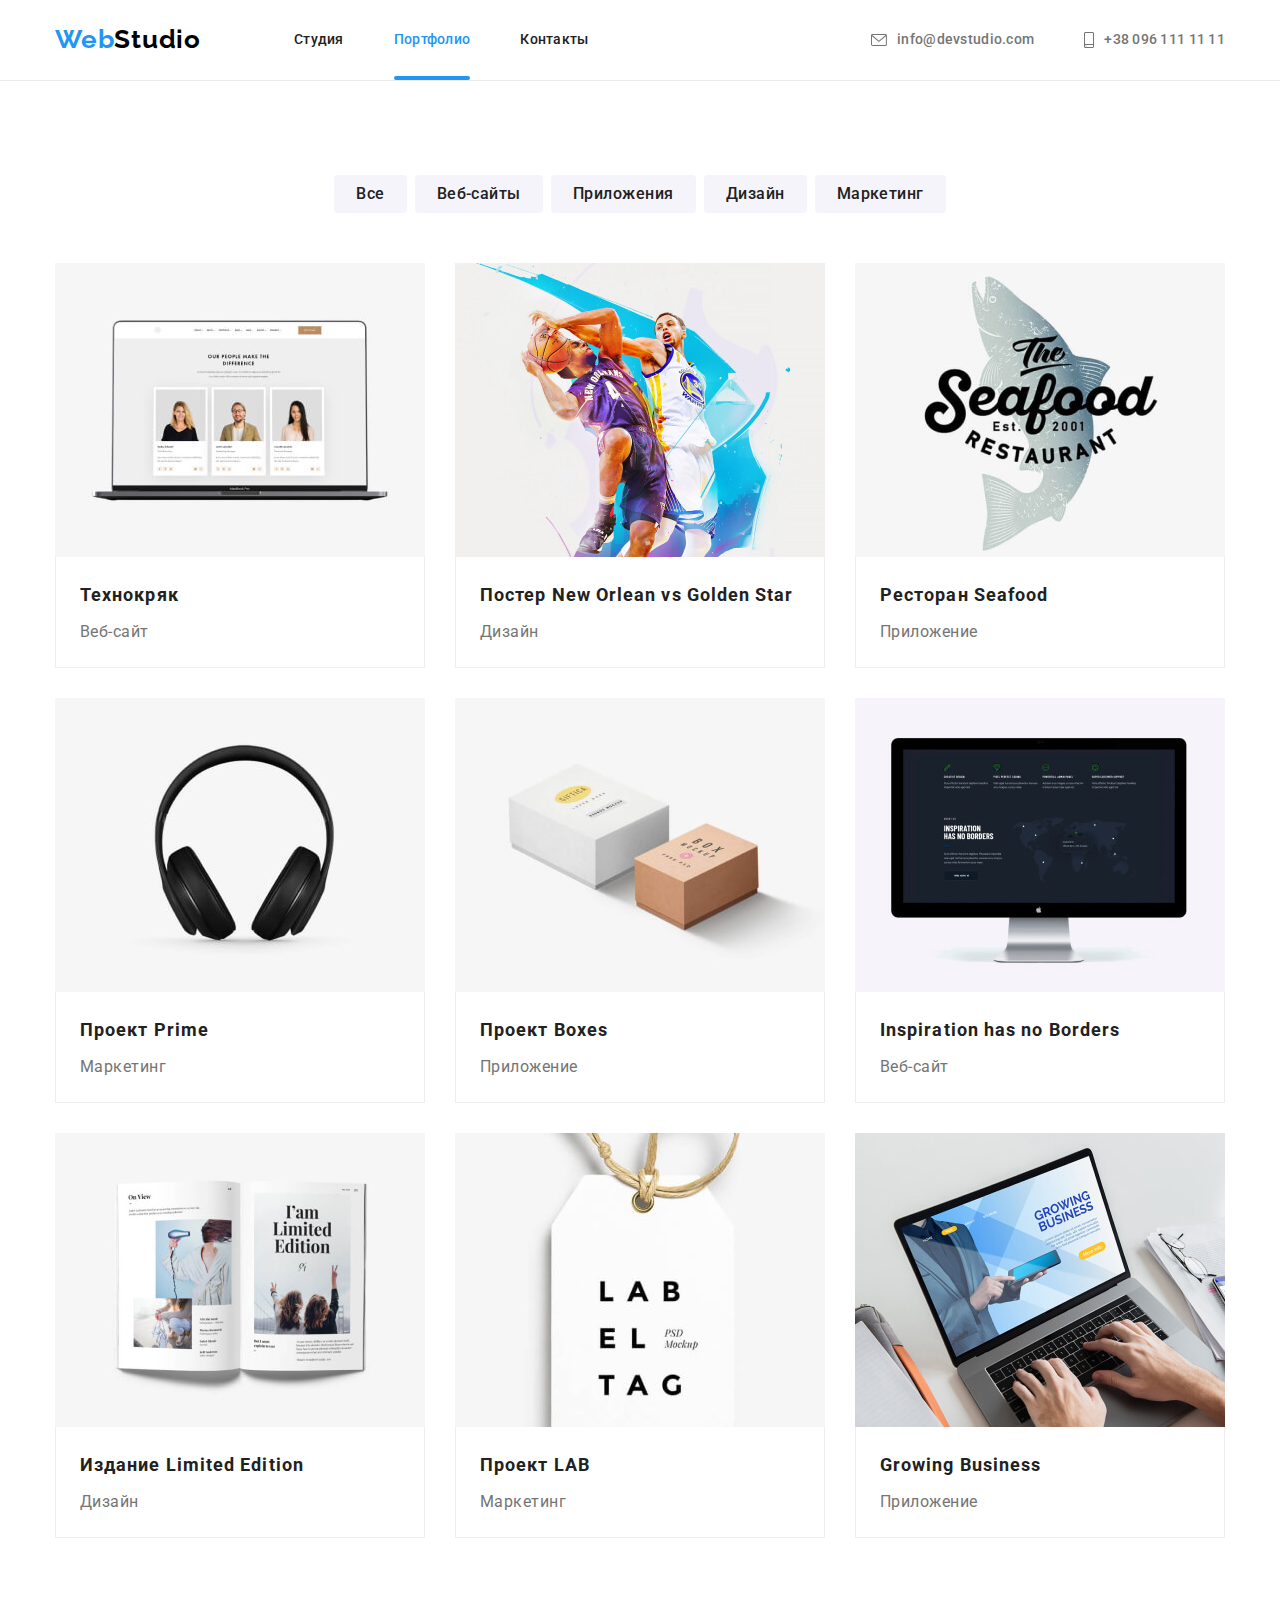
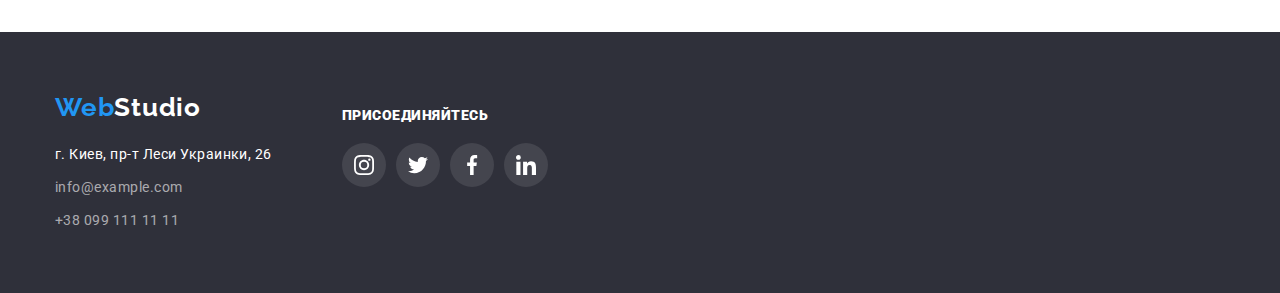
==== portfolio.html @ 04670c17 "first commit" ====
<!DOCTYPE html>
<html lang="ru">

<head>
  <meta charset="UTF-8" />
  <meta name="viewport" content="width=device-width, initial-scale=1.0" />
  <title>WebStudio</title>
  <link rel="stylesheet" href="https://cdnjs.cloudflare.com/ajax/libs/modern-normalize/1.0.0/modern-normalize.css">
  <link href="https://fonts.googleapis.com/css2?family=Raleway:wght@700&family=Roboto:wght@400;500;700;900&display=swap"
    rel="stylesheet">
  <link rel="stylesheet" href="./css/styles.css">
</head>

<body>
  <!-- Header -->
  <header class="header">
    <div class="container">
      <nav class="site-nav">
        <a class="logo" href="./index.html" aria-label="логотип вэб студии">Web<span
            class="header-logo">Studio</span></a>
        <ul class="nav-list list">
          <li class="item">
            <a class="link" href="./index.html">Студия</a>
          </li>
          <li class="item">
            <a class="link current" href="./portfolio.html">Портфолио</a>
          </li>
          <li class="item">
            <a class="link" href="">Контакты</a>
          </li>
        </ul>
      </nav>
      <address class="address-link address">
        <ul class="address-list list">
          <li class="item">
            <a class="link" href="mailto:info@devstudio.com">
              <svg class="header-icon" width="16" height="12">
                <use href="./images/sprite.svg#mail"></use>
              </svg>
              info@devstudio.com
            </a>
          </li>
          <li class="item">
            <a class="link" href="tel:+380961111111">
              <svg class="header-icon" width="10" height="16">
                <use href="./images/sprite.svg#phone"></use>
              </svg>
              +38 096 111 11 11
            </a>
          </li>
        </ul>
      </address>
    </div>
  </header>
  <!-- End header -->
  <main>
    <!-- Portfolio -->
    <section class="section">
      <div class="container">
        <h1 class="visually-hidden">Портфолио</h1>
        <ul class="list portfolio-filtrs">
          <li class="item"><button class="button-portfolio" aria-label="Все" type="button">Все</button></li>
          <li class="item"><button class="button-portfolio" aria-label="Веб-сайты" type="button">Веб-сайты</button></li>
          <li class="item"><button class="button-portfolio" aria-label="Приложения" type="button">Приложения</button>
          </li>
          <li class="item"><button class="button-portfolio" aria-label="Дизайн" type="button">Дизайн</button></li>
          <li class="item"><button class="button-portfolio" aria-label="Маркетинг" type="button">Маркетинг</button></li>
        </ul>
        <ul class="list portfolio-list">
          <li class="item">
            <a class="link portfolio-link" href="" target="_blank" aria-label="Веб-сайт Технокряк">
              <div class="portfolio-wrapper">
                <img src="./images/portfolio/tehnokryak.jpg" alt="Веб-сайт Технокряк" width="370" height="294" />
                <div class="overlay">
                  <p>
                    Технокряк это современная площадка распространения коронавируса. Компании используют эту платформу
                    для
                    цифрового
                    шпионажа и атак на защищённые сервера конкурентов.
                  </p>
                </div>
              </div>
              <div class="portfolio-card">
                <h2 class="portfolio-title">Технокряк</h2>
                <p class="portfolio-subtitle">Веб-сайт</p>
              </div>
            </a>
          </li>
          <li class="item">
            <a class="link portfolio-link" href="" target="_blank"
              aria-label="Дизайн постера под матч баскетбольных команд">
              <div class="portfolio-wrapper">
                <img src="./images/portfolio/poster.jpg" alt="постер матча баскетбольных команд" width="370"
                  height="294" />
                <div class="overlay">
                  <p>
                    Lorem ipsum dolor sit amet consectetur adipisicing elit. Nemo repellat commodi repudiandae sapiente
                    ipsam sed laudantium maiores unde odit ut inventore, nihil nam possimus? Suscipit.
                  </p>
                </div>
              </div>
              <div class="portfolio-card">
                <h2 class="portfolio-title">Постер <span lang="en">New Orlean vs Golden Star</span></h2>
                <p class="portfolio-subtitle">Дизайн</p>
              </div>
            </a>
          </li>
          <li class="item">
            <a class="link portfolio-link" href="" target="_blank"
              aria-label="разработка приложения для ресторана морской еды">
              <div class="portfolio-wrapper">
                <img src="./images/portfolio/restaurant.jpg" alt="эмблема ресторана морской еды" width="370"
                  height="294" />
                <div class="overlay">
                  <p>Lorem ipsum dolor sit, amet consectetur adipisicing elit. Possimus dolor eaque eum sapiente minima
                    ipsa odit! Unde laboriosam perferendis deleniti ex, fugit laborum! Debitis, voluptatem asperiores.
                  </p>
                </div>
              </div>
              <div class="portfolio-card">
                <h2 class="portfolio-title">Ресторан <span lang="en">Seafood</span></h2>
                <p class="portfolio-subtitle">Приложение</p>
              </div>
            </a>
          </li>
          <li class="item">
            <a class="link portfolio-link" href="" target="_blank" aria-label="разработка маркетинга для проекта прайм">
              <div class="portfolio-wrapper">
                <img src="./images/portfolio/prime.jpg" alt="фото наушников" width="370" height="294" />
                <div class="overlay">
                  <p>Lorem ipsum dolor sit amet consectetur adipisicing elit. Dolor, excepturi error aspernatur,
                    voluptatibus, deleniti nihil in voluptate ex sunt earum iste minus consequuntur nam quidem repellat.
                  </p>
                </div>
              </div>
              <div class="portfolio-card">
                <h2 class="portfolio-title">Проект <span lang="en">Prime</span> </h2>
                <p class="portfolio-subtitle">Маркетинг</p>
              </div>
            </a>
          </li>
          <li class="item">
            <a class="link portfolio-link" href="" target="_blank"
              aria-label="разработка приложения для дизайна коробок">
              <div class="portfolio-wrapper">
                <img src="./images/portfolio/boxes.jpg" alt="фото дизайнерский коробок" width="370" height="294" />
                <div class="overlay">
                  <p>Lorem ipsum dolor sit amet consectetur adipisicing elit. Maxime repellendus consequatur quasi
                    beatae ea officiis debitis, ullam soluta. Quas atque est a fugit, sunt omnis assumenda?</p>
                </div>
              </div>
              <div class="portfolio-card">
                <h2 class="portfolio-title">Проект <span lang="en">Boxes</span></h2>
                <p class="portfolio-subtitle">Приложение</p>
              </div>
            </a>
          </li>
          <li class="item">
            <a class="link portfolio-link" href="" target="_blank" aria-label="разработка коропоративного вэб сайта">
              <div class="portfolio-wrapper">
                <img src="./images/portfolio/inspiration.jpg" alt="разработка вэб сайта" width="370" height="294" />
                <div class="overlay">
                  <p>Lorem ipsum dolor sit amet consectetur adipisicing elit. Nulla minus perferendis quos atque
                    similique veritatis pariatur temporibus id iste? Inventore earum dolore eum, quas ipsum dicta.</p>
                </div>
              </div>
              <div class="portfolio-card">
                <h2 class="portfolio-title" lang="en">Inspiration has no Borders</h2>
                <p class="portfolio-subtitle">Веб-сайт</p>
              </div>
            </a>
          </li>
          <li class="item">
            <a class="link portfolio-link" href="" target="_blank" aria-label="разработка дизайна книги">
              <div class="portfolio-wrapper">
                <img src="./images/portfolio/limited-edition.jpg" alt="дизайн книги" width="370" height="294" />
                <div class="overlay">
                  <p>Lorem ipsum dolor sit amet consectetur adipisicing elit. Ducimus, dolorum amet culpa totam porro
                    laborum distinctio reiciendis laboriosam ut maiores quo odit rerum beatae harum animi.</p>
                </div>
              </div>
              <div class="portfolio-card">
                <h2 class="portfolio-title">Издание <span lang="en">Limited Edition</span></h2>
                <p class="portfolio-subtitle">Дизайн</p>
              </div>
            </a>
          </li>
          <li class="item">
            <a class="link portfolio-link" href="" target="_blank" aria-label="разработка маркетингового проэкта лаб">
              <div class="portfolio-wrapper">
                <img src="./images/portfolio/lab.jpg" alt="дизайн маркетингового проекта" width="370" height="294" />
                <div class="overlay">
                  <p>Lorem ipsum dolor sit amet consectetur adipisicing elit. Vitae tenetur quis animi natus id quidem
                    ab dolor, iure rerum maiores quo sit unde incidunt fuga hic!</p>
                </div>
              </div>
              <div class="portfolio-card">
                <h2 class="portfolio-title">Проект <span lang="en">LAB</span></h2>
                <p class="portfolio-subtitle">Маркетинг</p>
              </div>
            </a>
          </li>
          <li class="item">
            <a class="link portfolio-link" href="" target="_blank" aria-label="разработка бизнесс приложения">
              <div class="portfolio-wrapper">
                <img src="./images/portfolio/crowing-business.jpg" alt="разработка приложения для бизнесса" width="370"
                  height="294" />
                <div class="overlay">
                  <p>Lorem ipsum dolor sit amet consectetur adipisicing elit. Incidunt modi consectetur, ad odio,
                    reiciendis non nobis accusamus quam voluptas distinctio ipsa. Eius qui nesciunt quisquam
                    exercitationem.</p>
                </div>
              </div>
              <div class="portfolio-card">
                <h2 class="portfolio-title" lang="en">Growing Business</h2>
                <p class="portfolio-subtitle">Приложение</p>
              </div>
            </a>
          </li>
        </ul>
      </div>
    </section>
  </main>
  <!-- Footer -->
  <footer class="footer">
    <div class="container">
      <div class="footer-address">
        <a class="logo" href="./index.html" aria-label="логотип вэб студии">Web<span
            class="logo-footer">Studio</span></a>
        <address class="address">
          <ul class="list">
            <li class="item">
              <a class="link map" href="https://goo.gl/maps/pGN7DzXUrCDLFUqRA" target="_blank">г. Киев, пр-т Леси
                Украинки,
                26</a>
            </li>
            <li class="item">
              <a class="link" href="mailto:info@example.com">info@example.com</a>
            </li>
            <li class="item">
              <a class="link" href="tel:+380991111111">+38 099 111 11 11</a>
            </li>
          </ul>
        </address>
      </div>
      <div class="foter-social-list">
        <h2 class="footer-subtitle">
          <b>присоединяйтесь</b>
        </h2>
        <ul class="list footer-list">
          <li class="item">
            <a class=" link footer-social-link" href="https://www.instagram.com/?hl=uk" target="_blank">
              <svg class="footer-link-svg">
                <use href="./images/sprite.svg#instagram"></use>
              </svg>
            </a>
          </li>
          <li class="item">
            <a class=" link footer-social-link" href="https://twitter.com/?lang=uk" target="_blank">
              <svg class="footer-link-svg">
                <use href="./images/sprite.svg#twitter"></use>
              </svg>
            </a>
          </li>
          <li class="item">
            <a class=" link footer-social-link" href="https://uk-ua.facebook.com/" target="_blank">
              <svg class="footer-link-svg">
                <use href="./images/sprite.svg#facebook"></use>
              </svg>
            </a>
          </li>
          <li class="item">
            <a class=" link footer-social-link" href="https://www.linkedin.com/" target="_blank">
              <svg class="footer-link-svg">
                <use href="./images/sprite.svg#linkedin"></use>
              </svg>
            </a>
          </li>
        </ul>
      </div>
    </div>
  </footer>
  <!-- End footer -->
</body>

</html>
---- css/styles.css ----
:root {
  --main-font: "Roboto", sans-serif;
  --secondary-font: "Raleway", sans-serif;
  --primary-text-color: #212121;
  --secondary-text-color: #757575;
  --the-third-text-color: #ffffff;
  --accent-color: #2196f3;
  --main-background-color: #ffffff;
  --secondary-background-color: #2f303a;
  --the-third-background-color: #f5f4fa;
  --primary-svg-color: #afb1b8;
  --main-animation: cubic-bezier(0.4, 0, 0.2, 1);
}

*,
*::before,
*::after {
  margin: 0;
  padding: 0;
}

body {
  font-family: var(--main-font);
  font-style: normal;
  letter-spacing: 0.03em;
  font-weight: 700;
}

img {
  display: block;
}

.list {
  list-style: none;
}

.link {
  text-decoration: none;
}

.address {
  font-style: normal;
}

.section {
  padding-top: 94px;
  padding-bottom: 94px;
  background-color: var(--main-background-color);
}

.container {
  max-width: 1200px;
  margin-left: auto;
  margin-right: auto;
  padding-right: 15px;
  padding-left: 15px;
}

.title {
  margin-bottom: 50px;
  font-size: 36px;
  line-height: 1.167;
  text-align: center;
  color: var(--primary-text-color);
}

/* ===== HIDDEN TITLE ===== */
.visually-hidden {
  position: absolute;
  width: 1px;
  height: 1px;
  margin: -1px;
  border: 0;
  padding: 0;

  white-space: nowrap;
  clip-path: inset(100%);
  clip: rect(0 0 0 0);
  overflow: hidden;
}
/* ===== END HIDDEN TITLE ===== */

/* ===== MODAL WINDOW ===== */
.backdrop {
  position: fixed;
  top: 0;
  left: 0;
  right: 0;
  bottom: 0;
  background-color: rgba(0, 0, 0, 0.2);
  opacity: 1;
  transition: background-color 750ms var(--main-animation), opacity 750ms var(--main-animation);
}

.backdrop.is-hidden {
  background-color: rgba(33, 150, 243, 0.9);
  opacity: 0;
  /* visibility: hidden; */
  pointer-events: none;
}

.backdrop.is-hidden .modal {
  transform: translate(-50%, -50%) scale(0);
}

.modal {
  position: absolute;
  top: 50%;
  left: 50%;
  transform: translate(-50%, -50%) scale(1);

  min-width: 528px;
  min-height: 581px;
  background-color: var(--main-background-color);

  /* transition-property: transform;
  transition-duration: 500ms;
  transition-timing-function: cubic-bezier(0.4, 0, 0.2, 1); */

  transition: transform 500ms cubic-bezier(0.4, 0, 0.2, 1);
}

.close-button {
  position: absolute;
  top: 8px;
  right: 8px;
  width: 30px;
  height: 30px;
  background-color: var(--main-background-color);
  background-image: url(..//images/modal_window/close-modal-window.svg);
  background-repeat: no-repeat;
  background-position: center center;
  border: 1px solid rgba(0, 0, 0, 0.1);
  border-radius: 50%;
  cursor: pointer;
}
/* ===== END MODAL WINDOW ===== */

/* ===== COMPONENTS ===== */
.logo {
  font-family: var(--secondary-font);
  font-style: normal;
  font-size: 26px;
  line-height: 1.19;
  letter-spacing: 0.03em;
  color: #2196f3;
  text-decoration: none;
}

.logo-footer {
  color: var(--the-third-text-color);
}

.header-logo {
  color: #000000;
}

.button-hero {
  display: block;
  margin-left: auto;
  margin-right: auto;
  background-color: var(--accent-color);
  font-size: 16px;
  line-height: 1.875;
  letter-spacing: 0.06em;
  padding: 10px 32px;
  text-decoration: none;
  border-radius: 4px;
  border: none;
  color: var(--main-background-color);
}

.button-portfolio {
  display: block;
  color: var(--primary-text-color);
  background-color: var(--the-third-background-color);
  font-weight: 500;
  font-size: 16px;
  line-height: 1.625;
  letter-spacing: 0.03em;
  padding: 6px 22px;
  text-decoration: none;
  border-radius: 4px;
  border: none;
  transition: background-color 250ms var(--main-animation), color 250ms var(--main-animation);
}

.portfolio-filtrs {
  margin-bottom: 50px;
}

.portfolio-filtrs .item:not(:last-child) {
  margin-right: 8px;
}

.button-portfolio:hover,
.button-portfolio:focus {
  cursor: pointer;
  background-color: var(--accent-color);
  color: var(--the-third-text-color);
}
/* ===== END COMPONENTS ===== */

/* ===== HEADER ===== */
.header {
  /* max-width: 1600px;
  margin-left: auto;
  margin-right: auto; */
  border-bottom-width: 1px;
  border-bottom-style: solid;
  border-bottom-color: #ececec;
  background-color: var(--main-background-color);
}

.header .list {
  padding-left: 0;
}

.header .container {
  display: flex;
  align-items: center;
  justify-content: space-between;
}

.header .logo {
  padding-top: 24px;
  padding-bottom: 25px;
  display: flex;
  align-items: center;
  margin-right: 93px;
}

.site-nav {
  display: flex;
}

.nav-list {
  display: flex;
}

.nav-list .item:not(:last-child) {
  margin-right: 50px;
}

.address-list {
  display: flex;

  /* align-items: center; */
  margin-left: auto;
}

.address-list .item:not(:first-child) {
  margin-left: 50px;
}

.site-nav .link {
  display: block;
  padding-top: 32px;

  color: var(--primary-text-color);
  font-weight: 500;
  font-size: 14px;
  line-height: 1.14;
  letter-spacing: 0.02em;
  transition: color 250ms var(--main-animation);
}

.address-link .link {
  display: flex;
  align-items: center;
  padding-top: 20px;
  padding-bottom: 20px;
  color: var(--secondary-text-color);
  font-weight: 500;
  font-size: 14px;
  line-height: 1.14;
  letter-spacing: 0.02em;
  transition: color 250ms var(--main-animation);
}

.site-nav .link:hover,
.site-nav .link:focus,
.address-link .link:hover,
.address-link .link:focus {
  color: var(--accent-color);
}

.site-nav .link.current {
  color: var(--accent-color);
}

.nav-list .current::after {
  content: "";
  display: block;
  height: 4px;
  width: 100%;
  margin-top: 28px;
  background-color: var(--accent-color);
  border-radius: 2px;
}

.header-icon {
  margin-right: 10px;
  fill: currentColor;
}

/* ===== END HEADER ===== */

/* ===== HERO ===== */
.hero {
  /* max-width: 1600px;
  margin-left: auto;
  margin-right: auto; */
  padding-top: 200px;
  padding-bottom: 200px;
  background-color: var(--secondary-background-color);
  background-image: linear-gradient(rgba(47, 48, 58, 0.4), rgba(47, 48, 58, 0.4)), url(../images/hero/hero-bg.jpg);
  background-repeat: no-repeat;
  background-size: cover;
}

.hero-title {
  margin-bottom: 40px;
  max-width: 696px;
  margin-left: auto;
  margin-right: auto;
  font-weight: 900;
  font-size: 44px;
  line-height: 1.36;
  text-align: center;
  letter-spacing: 0.06em;
  text-transform: uppercase;
  color: var(--the-third-text-color);
}
/* ===== END HERO ===== */

/* ===== ABOUT US ===== */
.about {
  padding-bottom: 47px;
}

.about-list {
  display: flex;
  justify-content: space-between;
}

.about-list .item {
  max-width: 270px;
}

.about-list .item:not(:last-child) {
  margin-right: 30px;
}

.about-item::before {
  content: "";
  display: block;
  height: 120px;
  width: 270px;
  margin-bottom: 30px;
  background-color: var(--the-third-background-color);
  background-repeat: no-repeat;
}

.about-item:nth-child(1)::before {
  background-image: url(../images/feature1.svg);
  background-position: center center;
}

.about-item:nth-child(2)::before {
  background-image: url(../images/feature2.svg);
  background-position: center center;
}

.about-item:nth-child(3)::before {
  background-image: url(../images/feature3.svg);
  background-position: center center;
}

.about-item:nth-child(4)::before {
  background-image: url(../images/feature4.svg);
  background-position: center center;
}

.about-subtitle {
  margin-bottom: 10px;
  font-size: 14px;
  line-height: 1.14;
  text-transform: uppercase;
  color: var(--primary-text-color);
}

.about-idea {
  font-weight: 400;
  font-size: 14px;
  line-height: 1.71;
  color: var(--secondary-text-color);
}
/* ===== END ABOUT US ===== */

/* ===== WHAT ARE WE DOING ===== */
.works {
  padding-top: 47px;
}

.works-list {
  display: flex;
  justify-content: center;
}

.works-list .item:not(:last-child) {
  margin-right: 30px;
}

.works-list .item {
  position: relative;
}

.works-wrapper {
  position: absolute;
  pointer-events: none;
  padding: 27px 80px;
  left: 0;
  bottom: 0;
  width: 370px;
  height: 70px;
  background-color: rgba(47, 48, 58, 0.8);
}

.works-subtitle {
  font-size: 14px;
  line-height: 1.14;
  color: var(--the-third-text-color);
  text-transform: uppercase;
}
/* ===== END WHAT ARE WE DOING ===== */

/* ===== OUR TEAM ===== */
.team {
  background-color: var(--the-third-background-color);
}

.team-list {
  display: flex;
  justify-content: center;
}

.team-card {
  padding: 30px 32px;
  background-color: var(--main-background-color);
  text-align: center;
  border-bottom-left-radius: 4px;
  border-bottom-right-radius: 4px;
}

.social-list {
  display: flex;
}

.social-item {
  display: flex;
  align-items: center;
  justify-content: center;
}

.social-link {
  display: flex;
  align-items: center;
  justify-content: center;
  width: 44px;
  height: 44px;
  background: var(--main-background-color);
  border-radius: 50%;
  color: var(--primary-svg-color);
  transition: background-color 250ms var(--main-animation), color 250ms var(--main-animation);
}

.social-link:hover,
.social-link:focus {
  color: var(--the-third-text-color);
  background-color: var(--accent-color);
}

.team-svg {
  width: 20px;
  height: 20px;
  fill: currentColor;
}

.team-item {
  box-shadow: 0px 1px 3px rgba(0, 0, 0, 0.12), 0px 1px 1px rgba(0, 0, 0, 0.14), 0px 2px 1px rgba(0, 0, 0, 0.2);
}

.team-list .item:not(:last-child) {
  margin-right: 30px;
}

.social-item:not(:last-child) {
  margin-right: 10px;
}

.team-subtitle {
  margin-bottom: 10px;
  font-weight: 500;
  font-size: 16px;
  line-height: 1.19;
  color: var(--primary-text-color);
}

.team-position {
  margin-bottom: 16px;
  font-weight: 400;
  font-size: 16px;
  line-height: 1.19;
  color: var(--secondary-text-color);
}
/* ===== END OUR TEAM ===== */

/* ===== CLIENTS ===== */
.clients-list {
  display: flex;
  justify-content: space-between;
}

.link-clients {
  display: flex;
  align-items: center;
  justify-content: center;
  width: 170px;
  height: 90px;
  border: 1px solid var(--primary-svg-color);
  border-radius: 4px;
  color: var(--primary-svg-color);
  transition: background-color 250ms var(--main-animation), color 250ms var(--main-animation);
}

.client-svg {
  fill: currentColor;
}

.link-clients:hover,
.link-clients:focus {
  border-color: var(--accent-color);
  color: var(--accent-color);
}
/* ===== END CLIENTS ===== */

/* ===== FOOTER ===== */
.footer {
  /* max-width: 1600px;
  margin-left: auto;
  margin-right: auto; */
  background-color: var(--secondary-background-color);
}

.footer .logo {
  display: block;
  margin-bottom: 20px;
}

.footer .item:not(:last-child) {
  margin-bottom: 9px;
}

.footer .container {
  display: flex;
}

.footer .link {
  font-weight: 400;
  font-size: 14px;
  line-height: 1.71;
  color: rgba(255, 255, 255, 0.6);
}

.footer .link.map {
  color: var(--the-third-text-color);
}

.footer-address {
  padding-top: 60px;
  padding-bottom: 60px;
  margin-right: 70px;
}

.footer-subtitle {
  display: block;
  margin-bottom: 20px;
  text-transform: uppercase;
  font-size: 14px;
  color: var(--the-third-text-color);
}

.footer-list {
  display: flex;
  justify-content: space-between;
}

.foter-social-list {
  padding-top: 75px;
  padding-bottom: 97px;
}

.footer-social-link {
  display: flex;
  align-items: center;
  justify-content: center;
  width: 44px;
  height: 44px;
  background: rgba(255, 255, 255, 0.1);
  border-radius: 50%;
  transition: background-color 250ms var(--main-animation);
}

.footer-social-link:hover,
.footer-social-link:focus {
  background-color: var(--accent-color);
}

.foter-social-list .item:not(:last-child) {
  margin-right: 10px;
}

.footer-link-svg {
  width: 20px;
  height: 20px;
  fill: var(--the-third-text-color);
}
/* ===== END FOOTER ===== */

/* ===== PORTFOLIO ===== */
.portfolio-list {
  display: flex;
  flex-wrap: wrap;
}

.portfolio-list .item:not(:nth-last-child(-n + 3)) {
  margin-bottom: 30px;
}

.portfolio-list .item:not(:nth-child(3n)) {
  margin-right: 30px;
}

.portfolio-filtrs {
  display: flex;
  justify-content: center;
}

.portfolio-title {
  margin-bottom: 4px;
  font-size: 18px;
  line-height: 2;
  letter-spacing: 0.06em;
  color: var(--primary-text-color);
}

.portfolio-subtitle {
  font-weight: 400;
  font-size: 16px;
  line-height: 1.875;
  color: var(--secondary-text-color);
}

.portfolio-card {
  padding-top: 20px;
  padding-right: 24px;
  padding-left: 24px;
  padding-bottom: 20px;
  border-left: 1px solid #eeeeee;
  border-right: 1px solid #eeeeee;
  border-bottom: 1px solid #eeeeee;
}

.portfolio-link {
  transition: box-shadow 250ms var(--main-animation);
}

.portfolio-link:hover,
.portfolio-link:focus {
  display: block;
  box-shadow: 0px 1px 1px rgba(0, 0, 0, 0.12), 0px 4px 4px rgba(0, 0, 0, 0.06), 1px 4px 6px rgba(0, 0, 0, 0.16);
}

.portfolio-wrapper {
  position: relative;
  overflow: hidden;
}

.overlay {
  position: absolute;
  top: 0;
  left: 0;
  right: 0;
  bottom: 0;
  transform: translateY(100%);
  transition: transform 250ms var(--main-animation), opacity 250ms var(--main-animation);
  opacity: 0;
  pointer-events: none;
  padding: 63px 24px;
  background-color: rgba(33, 150, 243, 0.9);
}

.portfolio-link:hover .overlay,
.portfolio-link:focus .overlay {
  transform: translateY(0%);
  opacity: 1;
}

.overlay p {
  font-weight: 400;
  font-size: 18px;
  line-height: 1.56;
  color: var(--the-third-text-color);
}
/* ===== END PORTFOLIO ===== */
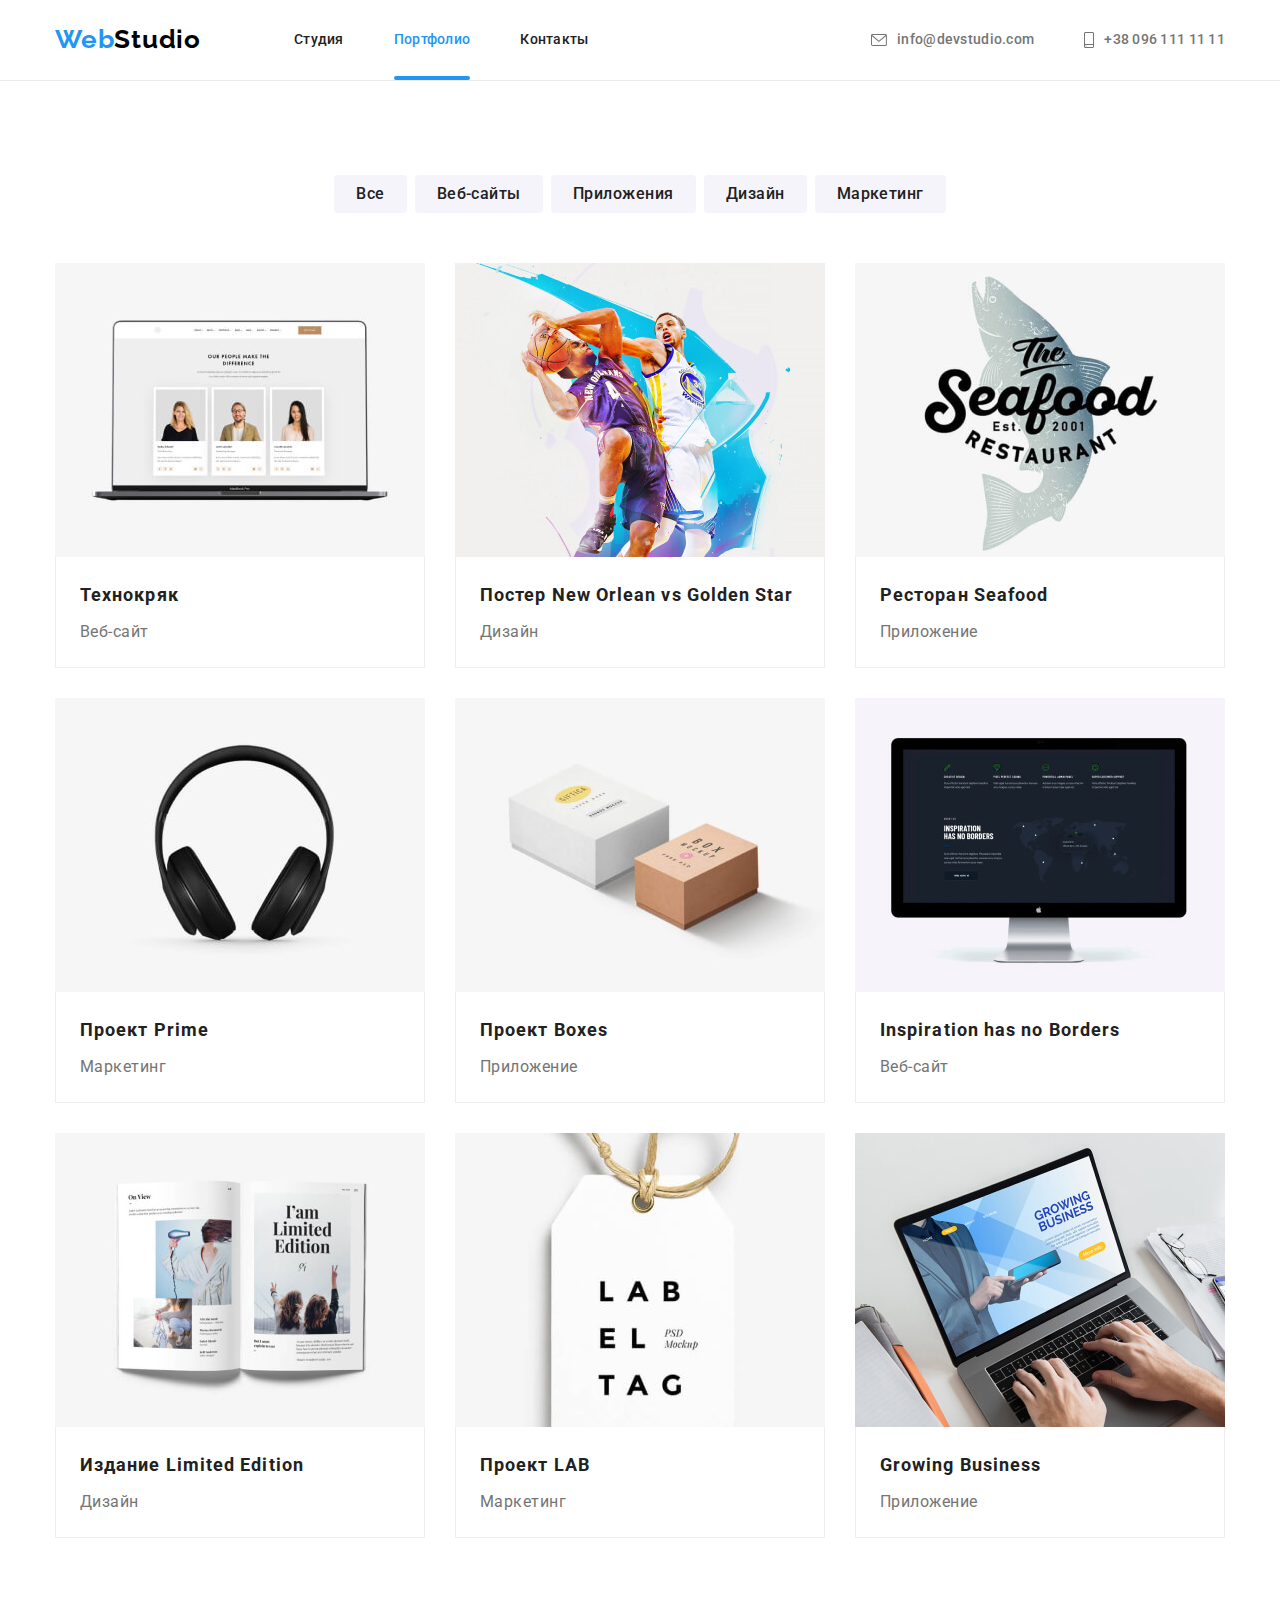
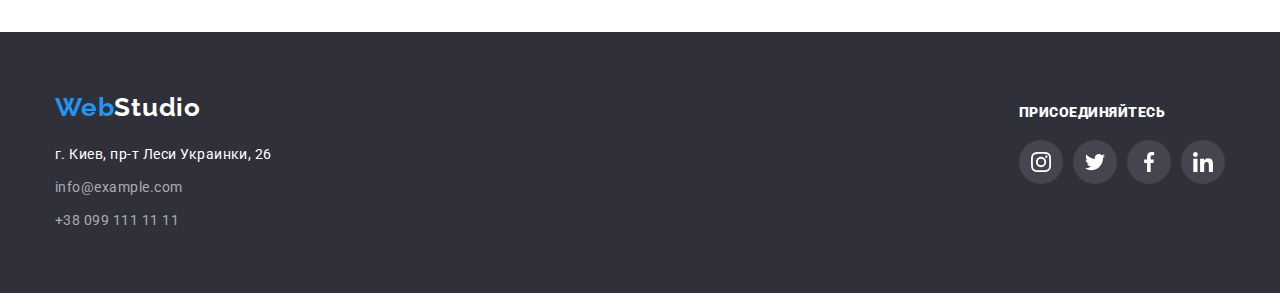
==== commit de2097f3: "footer_variant 1" ====
--- a/portfolio.html
+++ b/portfolio.html
@@ -243,7 +243,7 @@
           </ul>
         </address>
       </div>
-      <div class="foter-social-list">
+      <div class="footer-social-list">
         <h2 class="footer-subtitle">
           <b>присоединяйтесь</b>
         </h2>
--- a/css/styles.css
+++ b/css/styles.css
@@ -564,6 +564,7 @@
 
 .footer .container {
   display: flex;
+  justify-content: space-between;
 }
 
 .footer .link {
@@ -580,7 +581,6 @@
 .footer-address {
   padding-top: 60px;
   padding-bottom: 60px;
-  margin-right: 70px;
 }
 
 .footer-subtitle {
@@ -596,9 +596,9 @@
   justify-content: space-between;
 }
 
-.foter-social-list {
-  padding-top: 75px;
-  padding-bottom: 97px;
+.footer-social-list {
+  padding-top: 72px;
+  padding-bottom: 100px;
 }
 
 .footer-social-link {
@@ -617,7 +617,7 @@
   background-color: var(--accent-color);
 }
 
-.foter-social-list .item:not(:last-child) {
+.footer-social-list .item:not(:last-child) {
   margin-right: 10px;
 }
 
@@ -625,6 +625,49 @@
   width: 20px;
   height: 20px;
   fill: var(--the-third-text-color);
+}
+
+.footer-form {
+  padding-top: 72px;
+  padding-bottom: 94px;
+}
+
+.footer-wrapper {
+  display: flex;
+}
+
+.footer .form-input {
+  width: 358px;
+  height: 50px;
+  padding: 15px 16px;
+  background-color: transparent;
+  border: 1px solid rgba(255, 255, 255, 0.3);
+  box-shadow: (0px 4px 4px rgba(0, 0, 0, 0.15));
+  border-radius: 4px;
+  margin-right: 12px;
+}
+
+.footer .button {
+  width: 200px;
+  display: inline-flex;
+  align-items: center;
+  background-color: var(--accent-color);
+  font-size: 16px;
+  line-height: 1.875;
+  letter-spacing: 0.06em;
+  padding: 10px 26px;
+  border-radius: 4px;
+  border: none;
+  color: var(--main-background-color);
+}
+
+.footer .button::after {
+  content: "";
+  width: 24px;
+  height: 24px;
+  background-image: url(../images/icon-send.svg);
+  background-repeat: no-repeat;
+  margin-left: 10px;
 }
 /* ===== END FOOTER ===== */
 
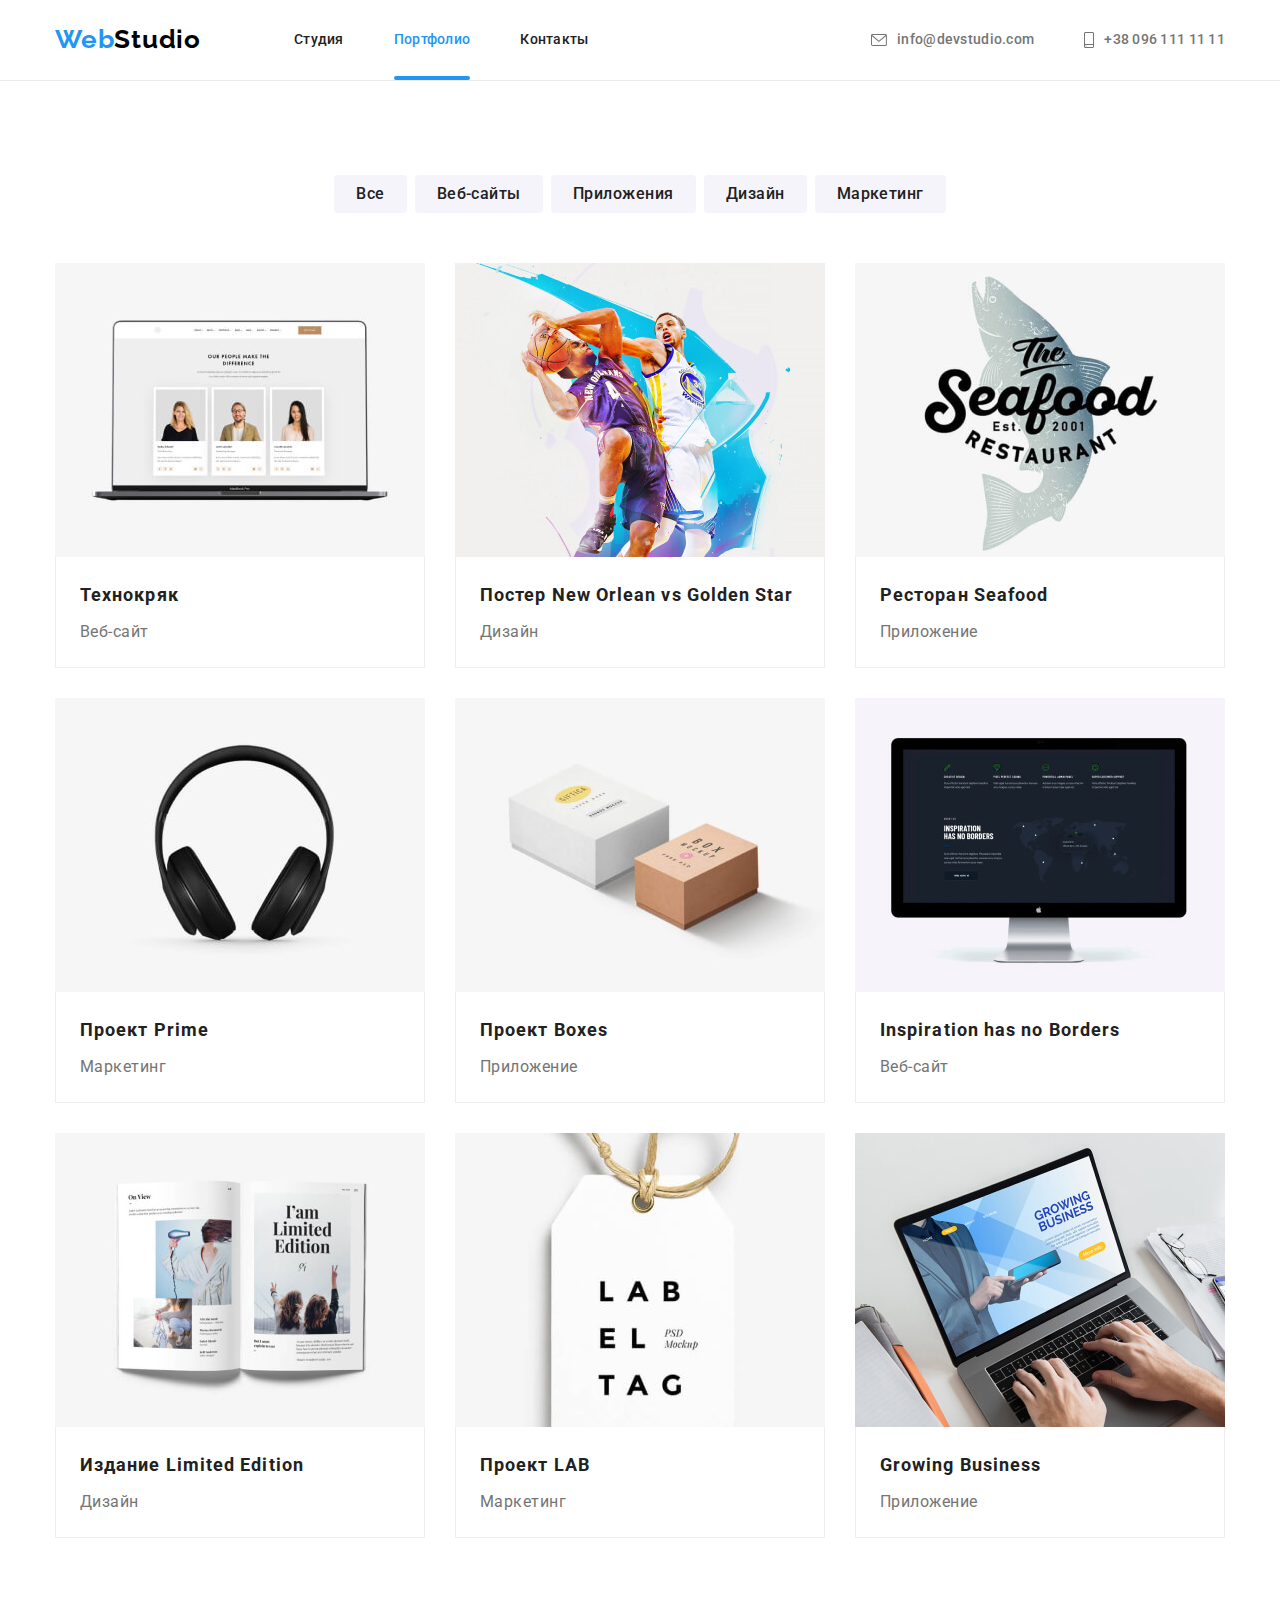
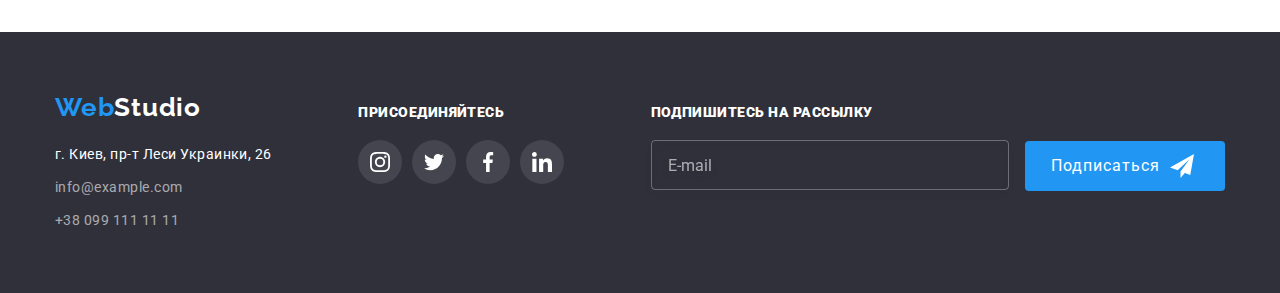
==== commit 93264805: "end footer" ====
--- a/portfolio.html
+++ b/portfolio.html
@@ -278,6 +278,19 @@
           </li>
         </ul>
       </div>
+      <div class="footer-form">
+        <h2 class="footer-subtitle">
+          <b>Подпишитесь на рассылку</b>
+        </h2>
+        <div class="footer-wrapper">
+          <form action="#">
+            <label>
+              <input class="form-input" type="email" name="mail" placeholder="E-mail">
+            </label>
+            <button class="button" type="submit">Подписаться</button>
+          </form>
+        </div>
+      </div>
     </div>
   </footer>
   <!-- End footer -->
--- a/css/styles.css
+++ b/css/styles.css
@@ -642,9 +642,22 @@
   padding: 15px 16px;
   background-color: transparent;
   border: 1px solid rgba(255, 255, 255, 0.3);
-  box-shadow: (0px 4px 4px rgba(0, 0, 0, 0.15));
+  filter: drop-shadow(0px 4px 4px rgba(0, 0, 0, 0.15));
   border-radius: 4px;
+  color: var(--the-third-text-color);
   margin-right: 12px;
+}
+
+.footer .form-input:focus {
+  background-color: transparent;
+  border: 1px solid rgba(255, 255, 255, 0.3);
+  filter: drop-shadow(0px 4px 4px rgba(0, 0, 0, 0.15));
+  border-radius: 4px;
+  color: var(--the-third-text-color);
+}
+
+.form-input::placeholder {
+  color: rgba(255, 255, 255, 0.6);
 }
 
 .footer .button {
